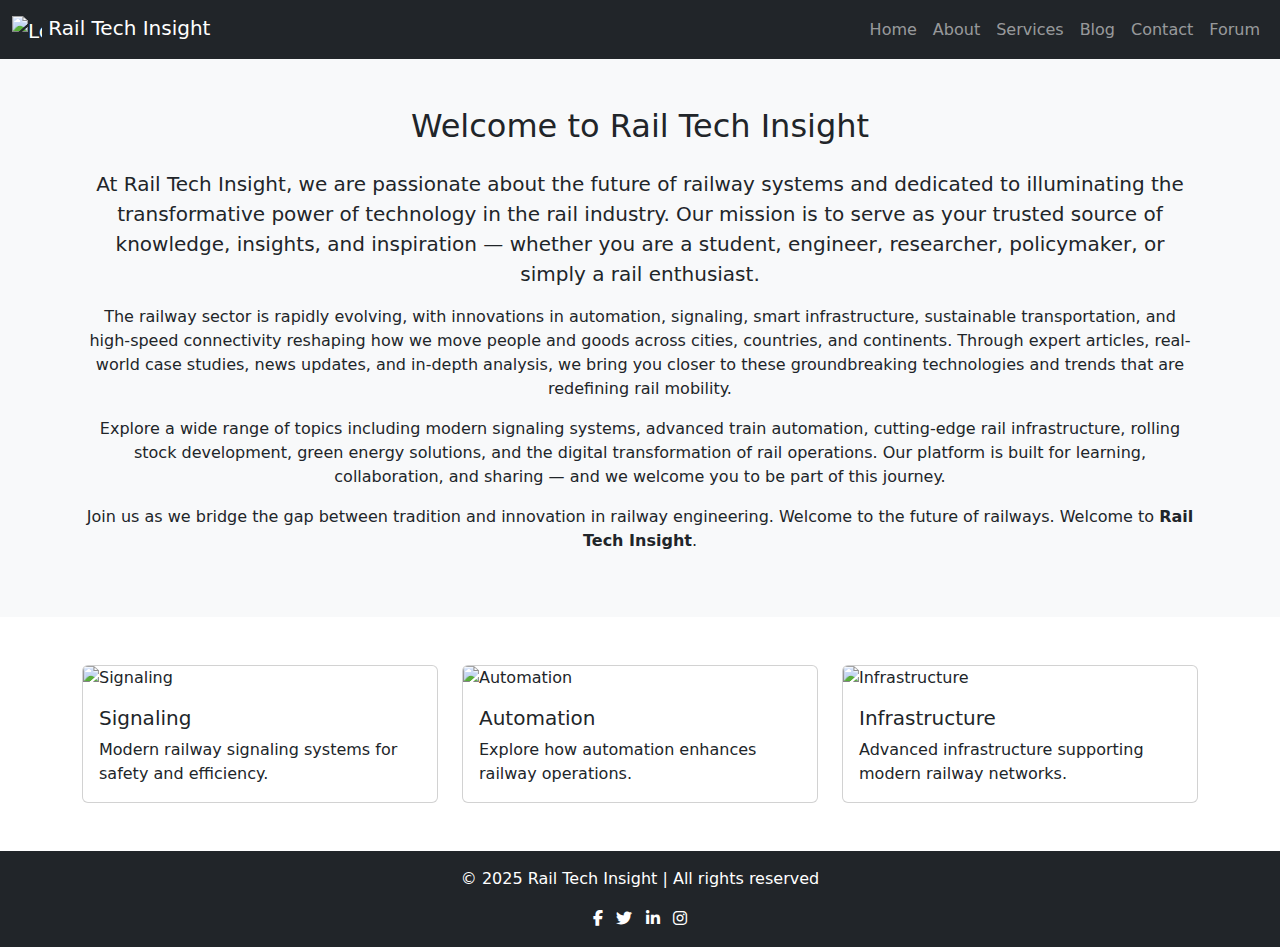
==== index.html @ bc7ed50c "Add files via upload" ====
<!DOCTYPE html>
<html lang="en">
<head>
  <meta charset="UTF-8">
  <meta name="viewport" content="width=device-width, initial-scale=1.0">
  <title>Rail Tech Insight</title>
  <link href="https://cdn.jsdelivr.net/npm/bootstrap@5.3.3/dist/css/bootstrap.min.css" rel="stylesheet">
  <link href="assets/style.css" rel="stylesheet">
  <link rel="stylesheet" href="https://cdnjs.cloudflare.com/ajax/libs/font-awesome/6.4.0/css/all.min.css">
</head>
<body>
  <!-- Navbar -->
  <nav class="navbar navbar-expand-lg navbar-dark bg-dark">
    <div class="container-fluid">
      <a class="navbar-brand" href="#"><img src="assets/logo.png" alt="Logo" width="30" height="30" class="d-inline-block align-text-top"> Rail Tech Insight</a>
      <button class="navbar-toggler" type="button" data-bs-toggle="collapse" data-bs-target="#navbarNav">
        <span class="navbar-toggler-icon"></span>
      </button>
      <div class="collapse navbar-collapse" id="navbarNav">
        <ul class="navbar-nav ms-auto">
          <li class="nav-item"><a class="nav-link" href="index.html">Home</a></li>
          <li class="nav-item"><a class="nav-link" href="about.html">About</a></li>
          <li class="nav-item"><a class="nav-link" href="services.html">Services</a></li>
          <li class="nav-item"><a class="nav-link" href="blog.html">Blog</a></li>
          <li class="nav-item"><a class="nav-link" href="contact.html">Contact</a></li>
          <li class="nav-item"><a class="nav-link" href="forum.html">Forum</a></li>
        </ul>
      </div>
    </div>
  </nav>

  <section class="py-5 bg-light text-center">
    <div class="container">
      <h2 class="mb-4">Welcome to Rail Tech Insight</h2>
      <p class="lead">
        At <strong>Rail Tech Insight</strong>, we are passionate about the future of railway systems and dedicated to
        illuminating the transformative power of technology in the rail industry. Our mission is to serve as your
        trusted source of knowledge, insights, and inspiration — whether you are a student, engineer, researcher,
        policymaker, or simply a rail enthusiast.
      </p>
      <p>
        The railway sector is rapidly evolving, with innovations in automation, signaling, smart infrastructure,
        sustainable transportation, and high-speed connectivity reshaping how we move people and goods across cities,
        countries, and continents. Through expert articles, real-world case studies, news updates, and in-depth analysis,
        we bring you closer to these groundbreaking technologies and trends that are redefining rail mobility.
      </p>
      <p>
        Explore a wide range of topics including modern signaling systems, advanced train automation, cutting-edge
        rail infrastructure, rolling stock development, green energy solutions, and the digital transformation of
        rail operations. Our platform is built for learning, collaboration, and sharing — and we welcome you to be
        part of this journey.
      </p>
      <p>
        Join us as we bridge the gap between tradition and innovation in railway engineering. Welcome to the future
        of railways. Welcome to <strong>Rail Tech Insight</strong>.
      </p>
    </div>
  </section>
  
  <!-- Cards Section -->
  <section class="container my-5">
    <div class="row row-cols-1 row-cols-md-3 g-4">
      <div class="col">
        <div class="card h-100">
          <img src="assets/signaling.png" class="card-img-top" alt="Signaling">
          <div class="card-body">
            <h5 class="card-title">Signaling</h5>
            <p class="card-text">Modern railway signaling systems for safety and efficiency.</p>
          </div>
        </div>
      </div>
      <div class="col">
        <div class="card h-100">
          <img src="assets/automation.png" class="card-img-top" alt="Automation">
          <div class="card-body">
            <h5 class="card-title">Automation</h5>
            <p class="card-text">Explore how automation enhances railway operations.</p>
          </div>
        </div>
      </div>
      <div class="col">
        <div class="card h-100">
          <img src="assets/infrastructure.png" class="card-img-top" alt="Infrastructure">
          <div class="card-body">
            <h5 class="card-title">Infrastructure</h5>
            <p class="card-text">Advanced infrastructure supporting modern railway networks.</p>
          </div>
        </div>
      </div>
    </div>
  </section>

  <!-- Footer -->
  <footer class="bg-dark text-white text-center py-3">
    <div class="container">
      <p>© 2025 Rail Tech Insight | All rights reserved</p>
      <div class="social-icons">
        <a href="#" class="text-white me-2"><i class="fab fa-facebook-f"></i></a>
        <a href="#" class="text-white me-2"><i class="fab fa-twitter"></i></a>
        <a href="#" class="text-white me-2"><i class="fab fa-linkedin-in"></i></a>
        <a href="#" class="text-white"><i class="fab fa-instagram"></i></a>
      </div>
    </div>
  </footer>

  <script src="https://cdn.jsdelivr.net/npm/bootstrap@5.3.3/dist/js/bootstrap.bundle.min.js"></script>
</body>
</html>
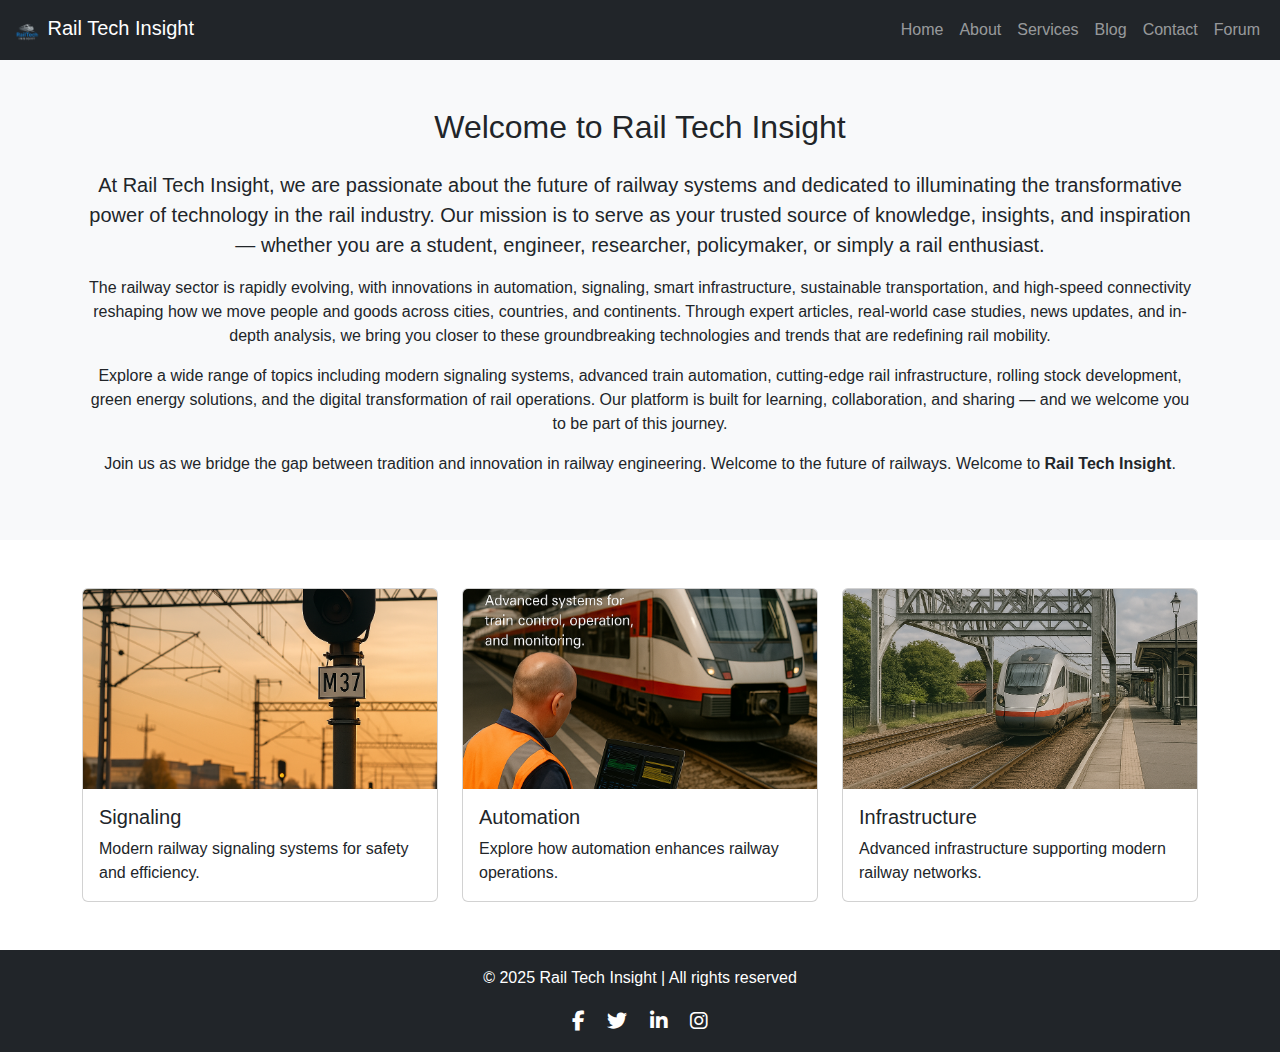
==== commit 730c9196: "Update index.html" ====
--- a/index.html
+++ b/index.html
@@ -5,14 +5,14 @@
   <meta name="viewport" content="width=device-width, initial-scale=1.0">
   <title>Rail Tech Insight</title>
   <link href="https://cdn.jsdelivr.net/npm/bootstrap@5.3.3/dist/css/bootstrap.min.css" rel="stylesheet">
-  <link href="assets/style.css" rel="stylesheet">
+  <link href="style.css" rel="stylesheet">
   <link rel="stylesheet" href="https://cdnjs.cloudflare.com/ajax/libs/font-awesome/6.4.0/css/all.min.css">
 </head>
 <body>
   <!-- Navbar -->
   <nav class="navbar navbar-expand-lg navbar-dark bg-dark">
     <div class="container-fluid">
-      <a class="navbar-brand" href="#"><img src="assets/logo.png" alt="Logo" width="30" height="30" class="d-inline-block align-text-top"> Rail Tech Insight</a>
+      <a class="navbar-brand" href="#"><img src="logo.png" alt="Logo" width="30" height="30" class="d-inline-block align-text-top"> Rail Tech Insight</a>
       <button class="navbar-toggler" type="button" data-bs-toggle="collapse" data-bs-target="#navbarNav">
         <span class="navbar-toggler-icon"></span>
       </button>
@@ -62,7 +62,7 @@
     <div class="row row-cols-1 row-cols-md-3 g-4">
       <div class="col">
         <div class="card h-100">
-          <img src="assets/signaling.png" class="card-img-top" alt="Signaling">
+          <img src="signaling.png" class="card-img-top" alt="Signaling">
           <div class="card-body">
             <h5 class="card-title">Signaling</h5>
             <p class="card-text">Modern railway signaling systems for safety and efficiency.</p>
@@ -71,7 +71,7 @@
       </div>
       <div class="col">
         <div class="card h-100">
-          <img src="assets/automation.png" class="card-img-top" alt="Automation">
+          <img src="automation.png" class="card-img-top" alt="Automation">
           <div class="card-body">
             <h5 class="card-title">Automation</h5>
             <p class="card-text">Explore how automation enhances railway operations.</p>
@@ -80,7 +80,7 @@
       </div>
       <div class="col">
         <div class="card h-100">
-          <img src="assets/infrastructure.png" class="card-img-top" alt="Infrastructure">
+          <img src="infrastructure.png" class="card-img-top" alt="Infrastructure">
           <div class="card-body">
             <h5 class="card-title">Infrastructure</h5>
             <p class="card-text">Advanced infrastructure supporting modern railway networks.</p>
@@ -105,4 +105,4 @@
 
   <script src="https://cdn.jsdelivr.net/npm/bootstrap@5.3.3/dist/js/bootstrap.bundle.min.js"></script>
 </body>
-</html>+</html>
--- a/style.css
+++ b/style.css
@@ -0,0 +1,13 @@
+body {
+  font-family: 'Segoe UI', Tahoma, Geneva, Verdana, sans-serif;
+}
+
+.card-img-top {
+  height: 200px;
+  object-fit: cover;
+}
+
+footer .social-icons a {
+  font-size: 20px;
+  margin: 0 10px;
+}